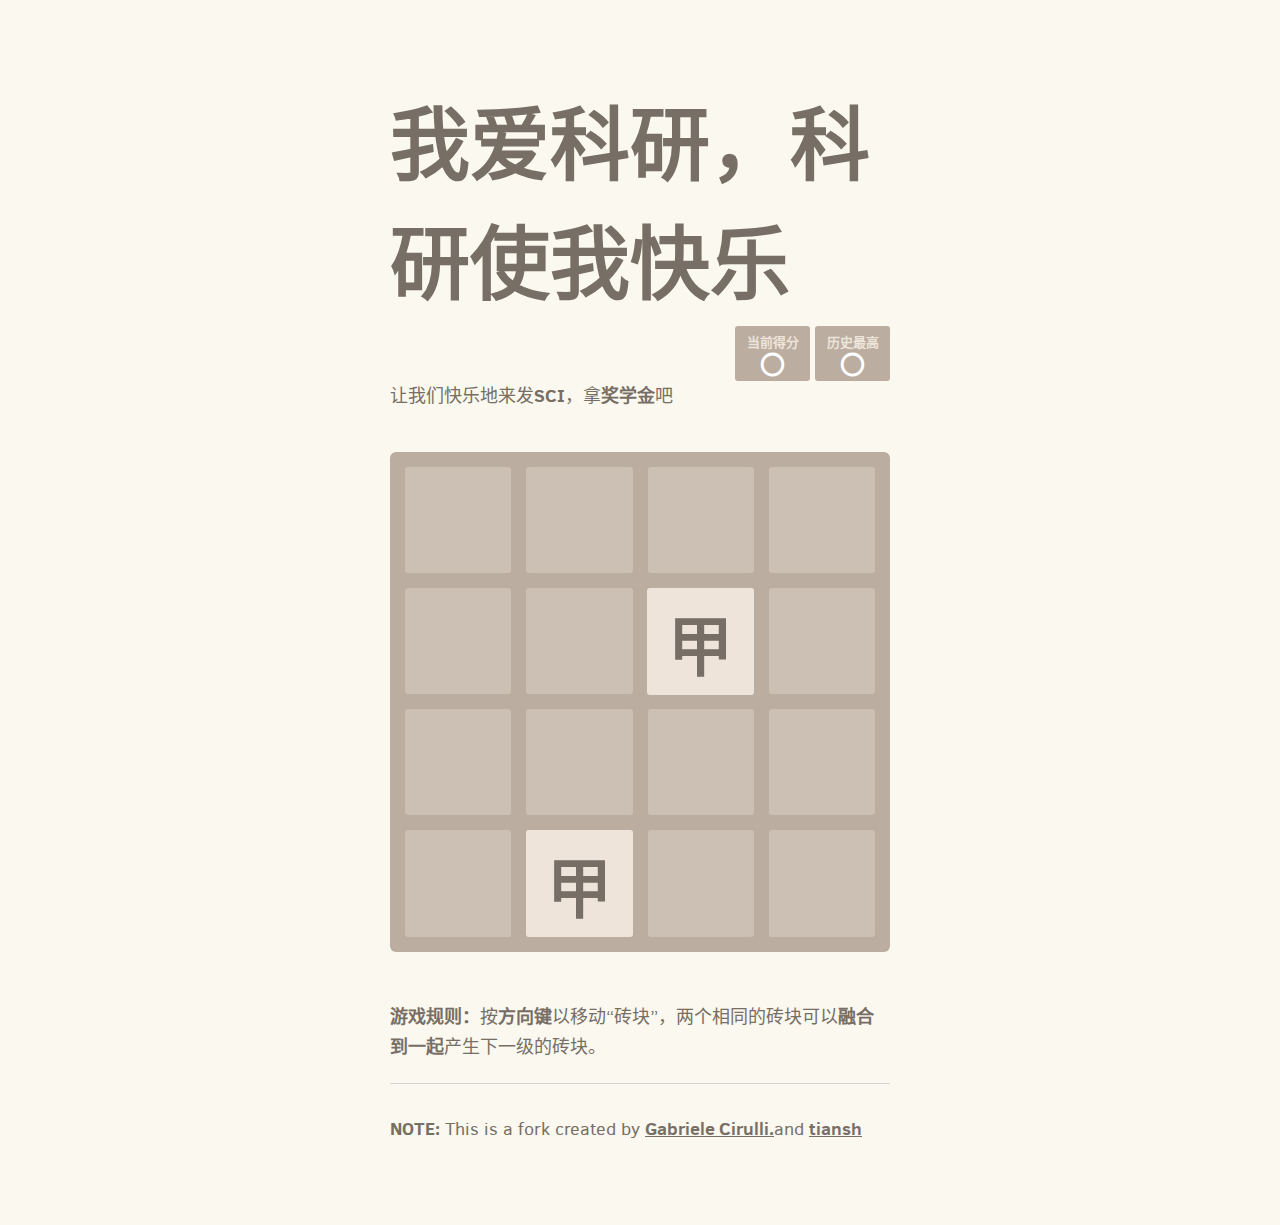
==== zhong/index.html @ 1595883a "Update index.html" ====
<!DOCTYPE html>
<html lang="zh-cn">
<head>
  <meta charset="utf-8">
  <title>我爱科研，科研使我快乐</title>

  <link href="style/main.css" rel="stylesheet" type="text/css">
  <link rel="shortcut icon" href="favicon.ico">
  <link rel="apple-touch-icon" href="meta/apple-touch-icon.png">
  <meta name="apple-mobile-web-app-capable" content="yes">

  <meta name="HandheldFriendly" content="True">
  <meta name="MobileOptimized" content="320">
  <meta name="viewport" content="width=device-width, target-densitydpi=160dpi, initial-scale=1.0, maximum-scale=1, user-scalable=no, minimal-ui">
</head>
<body>
  <div class="container">
    <div class="heading">
      <h1 class="title">我爱科研，科研使我快乐</h1>
      <div class="scores-container">
        <div class="score-container">0</div>
        <div class="best-container">0</div>
      </div>
    </div>
    <p class="game-intro">让我们快乐地来发<strong>SCI</strong>，拿<strong>奖学金</strong>吧</p>

    <div class="game-container">
      <div class="game-message">
        <p></p>
        <div class="lower">
	        <a class="keep-playing-button">继续游戏</a>
          <a class="retry-button">再来一局</a>
        </div>
      </div>

      <div class="grid-container">
        <div class="grid-row">
          <div class="grid-cell"></div>
          <div class="grid-cell"></div>
          <div class="grid-cell"></div>
          <div class="grid-cell"></div>
        </div>
        <div class="grid-row">
          <div class="grid-cell"></div>
          <div class="grid-cell"></div>
          <div class="grid-cell"></div>
          <div class="grid-cell"></div>
        </div>
        <div class="grid-row">
          <div class="grid-cell"></div>
          <div class="grid-cell"></div>
          <div class="grid-cell"></div>
          <div class="grid-cell"></div>
        </div>
        <div class="grid-row">
          <div class="grid-cell"></div>
          <div class="grid-cell"></div>
          <div class="grid-cell"></div>
          <div class="grid-cell"></div>
        </div>
      </div>

      <div class="tile-container">

      </div>
    </div>

    <p class="game-explanation">
      <strong class="important">游戏规则：</strong>按<strong>方向键</strong>以移动“砖块”，两个相同的砖块可以<strong>融合到一起</strong>产生下一级的砖块。<br />
    </p>
    <hr>
    <p>
    <strong class="important">Note:</strong> This is a fork created by <a href="http://gabrielecirulli.com" target="_blank">Gabriele Cirulli.</a>and <a href="http://tiansh.github.io" target="_blank">tiansh</a>
    </p>
  </div>

  <script src="js/i18n.js"></script>
  <script src="js/animframe_polyfill.js"></script>
  <script src="js/keyboard_input_manager.js"></script>
  <script src="js/html_actuator.js"></script>
  <script src="js/grid.js"></script>
  <script src="js/tile.js"></script>
  <script src="js/local_score_manager.js"></script>
  <script src="js/game_manager.js"></script>
  <script src="js/application.js"></script>
</body>
</html>
---- zhong/style/main.css ----
@import url("fonts/clear-sans.css");
html, body {
  margin: 0;
  padding: 0;
  background: #faf8ef;
  color: #776E65;
  font-family: "Clear Sans", "Helvetica Neue", Arial, "Heiti SC", "黑体-简", "MS Yahei", "微软雅黑", "STXihei", "华文细黑", "WenQuanYi ZenHei", "文泉驿正黑体", sans-serif;
  font-size: 18px; }

body {
  margin: 80px 0; }

.heading:after {
  content: "";
  display: block;
  clear: both; }

h1.title {
  font-size: 80px;
  font-weight: bold;
  margin: 0;
  display: block;
  float: left; }

@-webkit-keyframes move-up {
  0% {
    top: 25px;
    opacity: 1; }

  100% {
    top: -50px;
    opacity: 0; } }

@-moz-keyframes move-up {
  0% {
    top: 25px;
    opacity: 1; }

  100% {
    top: -50px;
    opacity: 0; } }

@keyframes move-up {
  0% {
    top: 25px;
    opacity: 1; }

  100% {
    top: -50px;
    opacity: 0; } }

.scores-container {
  float: right;
  text-align: right; }

.score-container, .best-container {
  position: relative;
  display: inline-block;
  background: #bbada0;
  padding: 15px 25px;
  font-size: 25px;
  height: 25px;
  line-height: 47px;
  font-weight: bold;
  border-radius: 3px;
  color: white;
  margin-top: 8px;
  text-align: center; }
  .score-container:after, .best-container:after {
    position: absolute;
    width: 100%;
    top: 10px;
    left: 0;
    text-transform: uppercase;
    font-size: 13px;
    line-height: 13px;
    text-align: center;
    color: #eee4da; }
  .score-container .score-addition, .best-container .score-addition {
    position: absolute;
    right: 30px;
    color: red;
    font-size: 25px;
    line-height: 25px;
    font-weight: bold;
    color: rgba(119, 110, 101, 0.9);
    z-index: 100;
    -webkit-animation: move-up 600ms ease-in;
    -moz-animation: move-up 600ms ease-in;
    animation: move-up 600ms ease-in;
    -webkit-animation-fill-mode: both;
    -moz-animation-fill-mode: both;
    animation-fill-mode: both; }

.score-container:after {
  content: "当前得分"; }

.best-container:after {
  content: "历史最高"; }

p {
  margin-top: 0;
  margin-bottom: 10px;
  line-height: 1.65; }

a {
  color: #776E65;
  font-weight: bold;
  text-decoration: underline;
  cursor: pointer; }

strong.important {
  text-transform: uppercase; }

hr {
  border: none;
  border-bottom: 1px solid #d8d4d0;
  margin-top: 20px;
  margin-bottom: 30px; }

.container {
  width: 500px;
  margin: 0 auto; }

@-webkit-keyframes fade-in {
  0% {
    opacity: 0; }

  100% {
    opacity: 1; } }

@-moz-keyframes fade-in {
  0% {
    opacity: 0; }

  100% {
    opacity: 1; } }

@keyframes fade-in {
  0% {
    opacity: 0; }

  100% {
    opacity: 1; } }

.game-container {
  margin-top: 40px;
  position: relative;
  padding: 15px;
  cursor: default;
  -webkit-touch-callout: none;
  -webkit-user-select: none;
  -moz-user-select: none;
  background: #bbada0;
  border-radius: 6px;
  width: 500px;
  height: 500px;
  -webkit-box-sizing: border-box;
  -moz-box-sizing: border-box;
  box-sizing: border-box; }
  .game-container .game-message {
    display: none;
    position: absolute;
    top: 0;
    right: 0;
    bottom: 0;
    left: 0;
    background: rgba(238, 228, 218, 0.5);
    z-index: 100;
    text-align: center;
    -webkit-animation: fade-in 800ms ease 1200ms;
    -moz-animation: fade-in 800ms ease 1200ms;
    animation: fade-in 800ms ease 1200ms;
    -webkit-animation-fill-mode: both;
    -moz-animation-fill-mode: both;
    animation-fill-mode: both; }
    .game-container .game-message p {
      font-size: 60px;
      font-weight: bold;
      height: 60px;
      line-height: 60px;
      margin-top: 222px; }
    .game-container .game-message .lower {
      display: block;
      margin-top: 59px; }
    .game-container .game-message a {
      display: inline-block;
      background: #8f7966;
      border-radius: 3px;
      padding: 0 20px;
      text-decoration: none;
      color: #f9f6f2;
      height: 40px;
      line-height: 42px;
      margin-left: 9px; }
      .game-container .game-message a.keep-playing-button {
        display: none; }
    .game-container .game-message.game-won {
      background: rgba(237, 194, 46, 0.5);
      color: #f9f6f2; }
      .game-container .game-message.game-won a.keep-playing-button {
        display: inline-block; }
    .game-container .game-message.game-won, .game-container .game-message.game-over {
      display: block; }

.grid-container {
  position: absolute;
  z-index: 1; }

.grid-row {
  margin-bottom: 15px; }
  .grid-row:last-child {
    margin-bottom: 0; }
  .grid-row:after {
    content: "";
    display: block;
    clear: both; }

.grid-cell {
  width: 106.25px;
  height: 106.25px;
  margin-right: 15px;
  float: left;
  border-radius: 3px;
  background: rgba(238, 228, 218, 0.35); }
  .grid-cell:last-child {
    margin-right: 0; }

.tile-container {
  position: absolute;
  z-index: 2; }

.tile, .tile .tile-inner {
  width: 107px;
  height: 107px;
  line-height: 116.25px; }
.tile.tile-position-1-1 {
  -webkit-transform: translate(0px, 0px);
  -moz-transform: translate(0px, 0px);
  transform: translate(0px, 0px); }
.tile.tile-position-1-2 {
  -webkit-transform: translate(0px, 121px);
  -moz-transform: translate(0px, 121px);
  transform: translate(0px, 121px); }
.tile.tile-position-1-3 {
  -webkit-transform: translate(0px, 242px);
  -moz-transform: translate(0px, 242px);
  transform: translate(0px, 242px); }
.tile.tile-position-1-4 {
  -webkit-transform: translate(0px, 363px);
  -moz-transform: translate(0px, 363px);
  transform: translate(0px, 363px); }
.tile.tile-position-2-1 {
  -webkit-transform: translate(121px, 0px);
  -moz-transform: translate(121px, 0px);
  transform: translate(121px, 0px); }
.tile.tile-position-2-2 {
  -webkit-transform: translate(121px, 121px);
  -moz-transform: translate(121px, 121px);
  transform: translate(121px, 121px); }
.tile.tile-position-2-3 {
  -webkit-transform: translate(121px, 242px);
  -moz-transform: translate(121px, 242px);
  transform: translate(121px, 242px); }
.tile.tile-position-2-4 {
  -webkit-transform: translate(121px, 363px);
  -moz-transform: translate(121px, 363px);
  transform: translate(121px, 363px); }
.tile.tile-position-3-1 {
  -webkit-transform: translate(242px, 0px);
  -moz-transform: translate(242px, 0px);
  transform: translate(242px, 0px); }
.tile.tile-position-3-2 {
  -webkit-transform: translate(242px, 121px);
  -moz-transform: translate(242px, 121px);
  transform: translate(242px, 121px); }
.tile.tile-position-3-3 {
  -webkit-transform: translate(242px, 242px);
  -moz-transform: translate(242px, 242px);
  transform: translate(242px, 242px); }
.tile.tile-position-3-4 {
  -webkit-transform: translate(242px, 363px);
  -moz-transform: translate(242px, 363px);
  transform: translate(242px, 363px); }
.tile.tile-position-4-1 {
  -webkit-transform: translate(363px, 0px);
  -moz-transform: translate(363px, 0px);
  transform: translate(363px, 0px); }
.tile.tile-position-4-2 {
  -webkit-transform: translate(363px, 121px);
  -moz-transform: translate(363px, 121px);
  transform: translate(363px, 121px); }
.tile.tile-position-4-3 {
  -webkit-transform: translate(363px, 242px);
  -moz-transform: translate(363px, 242px);
  transform: translate(363px, 242px); }
.tile.tile-position-4-4 {
  -webkit-transform: translate(363px, 363px);
  -moz-transform: translate(363px, 363px);
  transform: translate(363px, 363px); }

.tile {
  position: absolute;
  -webkit-transition: 100ms ease-in-out;
  -moz-transition: 100ms ease-in-out;
  transition: 100ms ease-in-out;
  -webkit-transition-property: -webkit-transform;
  -moz-transition-property: -moz-transform;
  transition-property: transform; }
  .tile .tile-inner {
    border-radius: 3px;
    background: #eee4da;
    text-align: center;
    font-weight: bold;
    z-index: 10;
    font-size: 55px ; }
  .tile.tile-2 .tile-inner {
    background: #eee4da;
    box-shadow: 0 0 30px 10px rgba(243, 213, 116, 0), inset 0 0 0 1px rgba(255, 255, 255, 0);
	 font-size: 65px; }
    @media screen and (max-width: 520px) {
      .tile.tile-2 .tile-inner {
        font-size: 35px; } } 
  .tile.tile-4 .tile-inner {
    background: #ede0c8;
    box-shadow: 0 0 30px 10px rgba(243, 213, 116, 0), inset 0 0 0 1px rgba(255, 255, 255, 0);
      font-size: 45px; }
    @media screen and (max-width: 520px) {
      .tile.tile-4 .tile-inner {
        font-size: 25px; } } 
  .tile.tile-8 .tile-inner {
    color: #f9f6f2;
    background: #f2b179;
    box-shadow: 0 0 30px 10px rgba(243, 213, 116, 0), inset 0 0 0 1px rgba(255, 255, 255, 0);
      font-size: 25px; }
    @media screen and (max-width: 520px) {
      .tile.tile-8 .tile-inner {
        font-size: 15px; } } 
  .tile.tile-16 .tile-inner {
    color: #f9f6f2;
    background: #f59563;
    box-shadow: 0 0 30px 10px rgba(243, 213, 116, 0), inset 0 0 0 1px rgba(255, 255, 255, 0);
     font-size: 45px; }
    @media screen and (max-width: 520px) {
      .tile.tile-16 .tile-inner {
        font-size: 25px; } } 
  .tile.tile-32 .tile-inner {
    color: #f9f6f2;
    background: #f67c5f;
    box-shadow: 0 0 30px 10px rgba(243, 213, 116, 0.0793651), inset 0 0 0 1px rgba(255, 255, 255, 0.047619);
          font-size: 25px; }
    @media screen and (max-width: 520px) {
      .tile.tile-32 .tile-inner {
        font-size: 15px; } } 
  .tile.tile-64 .tile-inner {
    color: #f9f6f2;
    background: #f65e3b;
    box-shadow: 0 0 30px 10px rgba(243, 213, 116, 0.15873), inset 0 0 0 1px rgba(255, 255, 255, 0.0952381);
         font-size: 25px; }
    @media screen and (max-width: 520px) {
      .tile.tile-64 .tile-inner {
        font-size: 15px; } } 
  .tile.tile-128 .tile-inner {
    color: #f9f6f2;
    background: #edcf72;
    box-shadow: 0 0 30px 10px rgba(243, 213, 116, 0.238095), inset 0 0 0 1px rgba(255, 255, 255, 0.142857);
          font-size: 45px; }
    @media screen and (max-width: 520px) {
      .tile.tile-128 .tile-inner {
        font-size: 25px; } } 
  .tile.tile-256 .tile-inner {
    color: #f9f6f2;
    background: #edcc61;
    box-shadow: 0 0 30px 10px rgba(243, 213, 116, 0.31746), inset 0 0 0 1px rgba(255, 255, 255, 0.190476);
      font-size: 45px; }
    @media screen and (max-width: 520px) {
      .tile.tile-256 .tile-inner {
        font-size: 25px; } } 
  .tile.tile-512 .tile-inner {
    color: #f9f6f2;
    background: #edc850;
    box-shadow: 0 0 30px 10px rgba(243, 213, 116, 0.396825), inset 0 0 0 1px rgba(255, 255, 255, 0.238095);
         font-size: 45px; }
    @media screen and (max-width: 520px) {
      .tile.tile-512 .tile-inner {
        font-size: 25px; } } 
  .tile.tile-1024 .tile-inner {
    color: #f9f6f2;
    background: #edc53f;
    box-shadow: 0 0 30px 10px rgba(243, 213, 116, 0.47619), inset 0 0 0 1px rgba(255, 255, 255, 0.285714);
          font-size: 25px; }
    @media screen and (max-width: 520px) {
      .tile.tile-1024 .tile-inner {
        font-size: 15px; } } 
  .tile.tile-2048 .tile-inner {
    color: #f9f6f2;
    background: #edc22e;
    box-shadow: 0 0 30px 10px rgba(243, 213, 116, 0.555556), inset 0 0 0 1px rgba(255, 255, 255, 0.333333);
     font-size: 20px; }
    @media screen and (max-width: 520px) {
      .tile.tile-2048 .tile-inner {
        font-size: 10px; } }
  .tile.tile-super .tile-inner {
    color: #f9f6f2;
    background: #3c3a32;
    font-size: 25px; }
    @media screen and (max-width: 520px) {
      .tile.tile-super .tile-inner {
        font-size: 15px; } }

@-webkit-keyframes appear {
  0% {
    opacity: 0;
    -webkit-transform: scale(0);
    -moz-transform: scale(0);
    transform: scale(0); }

  100% {
    opacity: 1;
    -webkit-transform: scale(1);
    -moz-transform: scale(1);
    transform: scale(1); } }

@-moz-keyframes appear {
  0% {
    opacity: 0;
    -webkit-transform: scale(0);
    -moz-transform: scale(0);
    transform: scale(0); }

  100% {
    opacity: 1;
    -webkit-transform: scale(1);
    -moz-transform: scale(1);
    transform: scale(1); } }

@keyframes appear {
  0% {
    opacity: 0;
    -webkit-transform: scale(0);
    -moz-transform: scale(0);
    transform: scale(0); }

  100% {
    opacity: 1;
    -webkit-transform: scale(1);
    -moz-transform: scale(1);
    transform: scale(1); } }

.tile-new .tile-inner {
  -webkit-animation: appear 200ms ease 100ms;
  -moz-animation: appear 200ms ease 100ms;
  animation: appear 200ms ease 100ms;
  -webkit-animation-fill-mode: backwards;
  -moz-animation-fill-mode: backwards;
  animation-fill-mode: backwards; }

@-webkit-keyframes pop {
  0% {
    -webkit-transform: scale(0);
    -moz-transform: scale(0);
    transform: scale(0); }

  50% {
    -webkit-transform: scale(1.2);
    -moz-transform: scale(1.2);
    transform: scale(1.2); }

  100% {
    -webkit-transform: scale(1);
    -moz-transform: scale(1);
    transform: scale(1); } }

@-moz-keyframes pop {
  0% {
    -webkit-transform: scale(0);
    -moz-transform: scale(0);
    transform: scale(0); }

  50% {
    -webkit-transform: scale(1.2);
    -moz-transform: scale(1.2);
    transform: scale(1.2); }

  100% {
    -webkit-transform: scale(1);
    -moz-transform: scale(1);
    transform: scale(1); } }

@keyframes pop {
  0% {
    -webkit-transform: scale(0);
    -moz-transform: scale(0);
    transform: scale(0); }

  50% {
    -webkit-transform: scale(1.2);
    -moz-transform: scale(1.2);
    transform: scale(1.2); }

  100% {
    -webkit-transform: scale(1);
    -moz-transform: scale(1);
    transform: scale(1); } }

.tile-merged .tile-inner {
  z-index: 20;
  -webkit-animation: pop 200ms ease 100ms;
  -moz-animation: pop 200ms ease 100ms;
  animation: pop 200ms ease 100ms;
  -webkit-animation-fill-mode: backwards;
  -moz-animation-fill-mode: backwards;
  animation-fill-mode: backwards; }

.game-intro {
  margin-bottom: 0; }

.game-explanation {
  margin-top: 50px; }

@media screen and (max-width: 520px) {
  html, body {
    font-size: 15px; }
  body {
    margin: 20px 0;
    padding: 0 20px; }
  h1.title {
    font-size: 27px;
    margin-top: 15px; }
  .container {
    width: 280px;
    margin: 0 auto; }
  .score-container, .best-container {
    margin-top: 0;
    padding: 15px 10px;
    min-width: 40px; }
  .heading {
    margin-bottom: 10px; }
  .game-container {
    margin-top: 40px;
    position: relative;
    padding: 10px;
    cursor: default;
    -webkit-touch-callout: none;
    -webkit-user-select: none;
    -moz-user-select: none;
    background: #bbada0;
    border-radius: 6px;
    width: 280px;
    height: 280px;
    -webkit-box-sizing: border-box;
    -moz-box-sizing: border-box;
    box-sizing: border-box; }
    .game-container .game-message {
      display: none;
      position: absolute;
      top: 0;
      right: 0;
      bottom: 0;
      left: 0;
      background: rgba(238, 228, 218, 0.5);
      z-index: 100;
      text-align: center;
      -webkit-animation: fade-in 800ms ease 1200ms;
      -moz-animation: fade-in 800ms ease 1200ms;
      animation: fade-in 800ms ease 1200ms;
      -webkit-animation-fill-mode: both;
      -moz-animation-fill-mode: both;
      animation-fill-mode: both; }
      .game-container .game-message p {
        font-size: 60px;
        font-weight: bold;
        height: 60px;
        line-height: 60px;
        margin-top: 222px; }
      .game-container .game-message .lower {
        display: block;
        margin-top: 59px; }
      .game-container .game-message a {
        display: inline-block;
        background: #8f7966;
        border-radius: 3px;
        padding: 0 20px;
        text-decoration: none;
        color: #f9f6f2;
        height: 40px;
        line-height: 42px;
        margin-left: 9px; }
        .game-container .game-message a.keep-playing-button {
          display: none; }
      .game-container .game-message.game-won {
        background: rgba(237, 194, 46, 0.5);
        color: #f9f6f2; }
        .game-container .game-message.game-won a.keep-playing-button {
          display: inline-block; }
      .game-container .game-message.game-won, .game-container .game-message.game-over {
        display: block; }
  .grid-container {
    position: absolute;
    z-index: 1; }
  .grid-row {
    margin-bottom: 10px; }
    .grid-row:last-child {
      margin-bottom: 0; }
    .grid-row:after {
      content: "";
      display: block;
      clear: both; }
  .grid-cell {
    width: 57.5px;
    height: 57.5px;
    margin-right: 10px;
    float: left;
    border-radius: 3px;
    background: rgba(238, 228, 218, 0.35); }
    .grid-cell:last-child {
      margin-right: 0; }
  .tile-container {
    position: absolute;
    z-index: 2; }
  .tile, .tile .tile-inner {
    width: 58px;
    height: 58px;
    line-height: 67.5px; }
  .tile.tile-position-1-1 {
    -webkit-transform: translate(0px, 0px);
    -moz-transform: translate(0px, 0px);
    transform: translate(0px, 0px); }
  .tile.tile-position-1-2 {
    -webkit-transform: translate(0px, 67px);
    -moz-transform: translate(0px, 67px);
    transform: translate(0px, 67px); }
  .tile.tile-position-1-3 {
    -webkit-transform: translate(0px, 135px);
    -moz-transform: translate(0px, 135px);
    transform: translate(0px, 135px); }
  .tile.tile-position-1-4 {
    -webkit-transform: translate(0px, 202px);
    -moz-transform: translate(0px, 202px);
    transform: translate(0px, 202px); }
  .tile.tile-position-2-1 {
    -webkit-transform: translate(67px, 0px);
    -moz-transform: translate(67px, 0px);
    transform: translate(67px, 0px); }
  .tile.tile-position-2-2 {
    -webkit-transform: translate(67px, 67px);
    -moz-transform: translate(67px, 67px);
    transform: translate(67px, 67px); }
  .tile.tile-position-2-3 {
    -webkit-transform: translate(67px, 135px);
    -moz-transform: translate(67px, 135px);
    transform: translate(67px, 135px); }
  .tile.tile-position-2-4 {
    -webkit-transform: translate(67px, 202px);
    -moz-transform: translate(67px, 202px);
    transform: translate(67px, 202px); }
  .tile.tile-position-3-1 {
    -webkit-transform: translate(135px, 0px);
    -moz-transform: translate(135px, 0px);
    transform: translate(135px, 0px); }
  .tile.tile-position-3-2 {
    -webkit-transform: translate(135px, 67px);
    -moz-transform: translate(135px, 67px);
    transform: translate(135px, 67px); }
  .tile.tile-position-3-3 {
    -webkit-transform: translate(135px, 135px);
    -moz-transform: translate(135px, 135px);
    transform: translate(135px, 135px); }
  .tile.tile-position-3-4 {
    -webkit-transform: translate(135px, 202px);
    -moz-transform: translate(135px, 202px);
    transform: translate(135px, 202px); }
  .tile.tile-position-4-1 {
    -webkit-transform: translate(202px, 0px);
    -moz-transform: translate(202px, 0px);
    transform: translate(202px, 0px); }
  .tile.tile-position-4-2 {
    -webkit-transform: translate(202px, 67px);
    -moz-transform: translate(202px, 67px);
    transform: translate(202px, 67px); }
  .tile.tile-position-4-3 {
    -webkit-transform: translate(202px, 135px);
    -moz-transform: translate(202px, 135px);
    transform: translate(202px, 135px); }
  .tile.tile-position-4-4 {
    -webkit-transform: translate(202px, 202px);
    -moz-transform: translate(202px, 202px);
    transform: translate(202px, 202px); }
  .game-container {
    margin-top: 20px; }
  .tile .tile-inner {
    font-size: 35px; }
  .game-message p {
    font-size: 30px !important;
    height: 30px !important;
    line-height: 30px !important;
    margin-top: 90px !important; }
  .game-message .lower {
    margin-top: 30px !important; } }
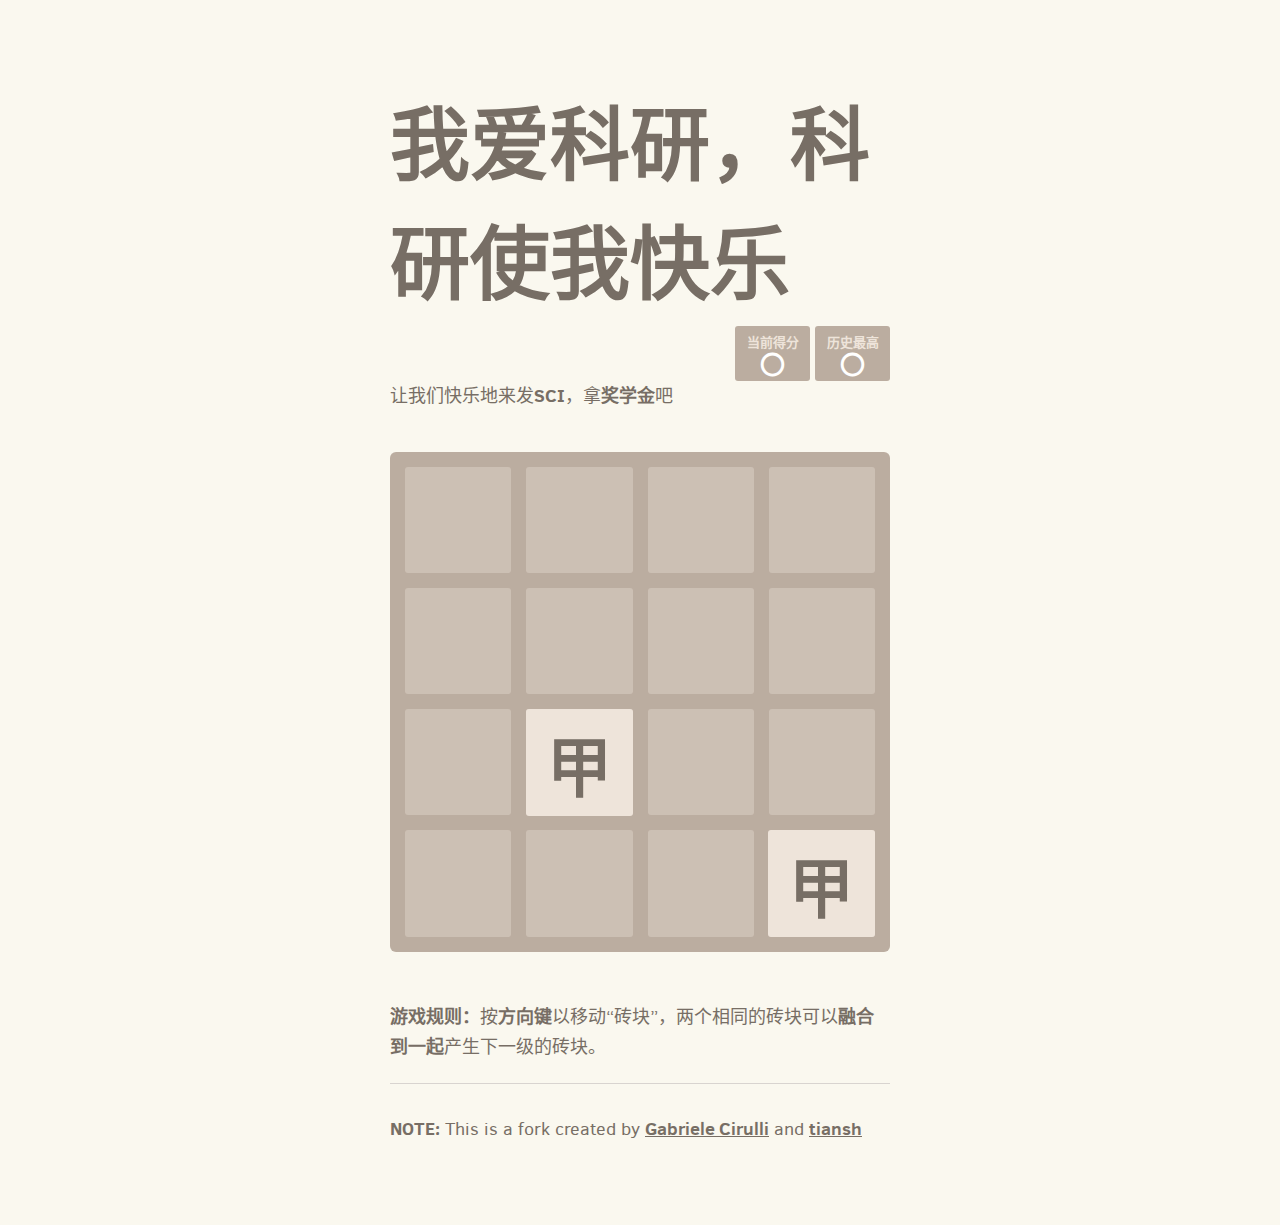
==== commit 5d57016d: "Update index.html" ====
--- a/zhong/index.html
+++ b/zhong/index.html
@@ -70,7 +70,7 @@
     </p>
     <hr>
     <p>
-    <strong class="important">Note:</strong> This is a fork created by <a href="http://gabrielecirulli.com" target="_blank">Gabriele Cirulli.</a>and <a href="http://tiansh.github.io" target="_blank">tiansh</a>
+    <strong class="important">Note:</strong> This is a fork created by <a href="http://gabrielecirulli.com" target="_blank">Gabriele Cirulli</a> and <a href="http://tiansh.github.io" target="_blank">tiansh</a>
     </p>
   </div>
 
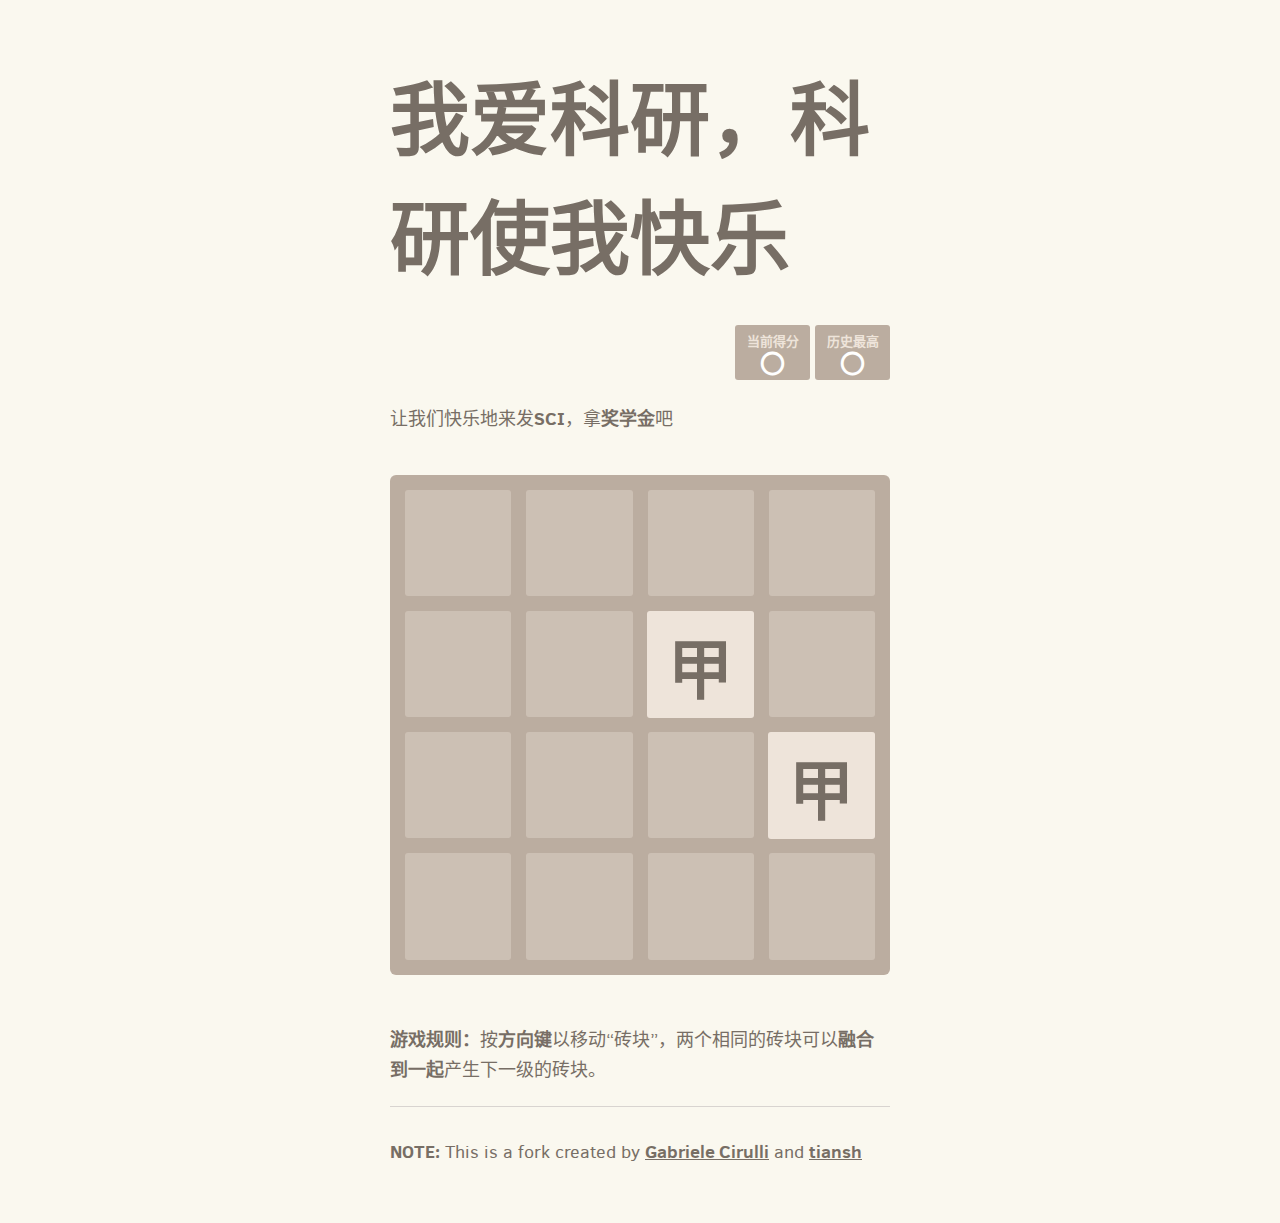
==== commit 7294e30a: "Update index.html" ====
--- a/zhong/index.html
+++ b/zhong/index.html
@@ -18,10 +18,12 @@
     <div class="heading">
       <h1 class="title">我爱科研，科研使我快乐</h1>
       <div class="scores-container">
+      <br/>
         <div class="score-container">0</div>
         <div class="best-container">0</div>
       </div>
     </div>
+    <br/>
     <p class="game-intro">让我们快乐地来发<strong>SCI</strong>，拿<strong>奖学金</strong>吧</p>
 
     <div class="game-container">
--- a/zhong/style/main.css
+++ b/zhong/style/main.css
@@ -8,7 +8,7 @@
   font-size: 18px; }
 
 body {
-  margin: 80px 0; }
+  margin: 55px 0; }
 
 .heading:after {
   content: "";
@@ -520,12 +520,12 @@
 
 @media screen and (max-width: 520px) {
   html, body {
-    font-size: 15px; }
+    font-size: 12px; }
   body {
     margin: 20px 0;
     padding: 0 20px; }
   h1.title {
-    font-size: 27px;
+    font-size: 25px;
     margin-top: 15px; }
   .container {
     width: 280px;
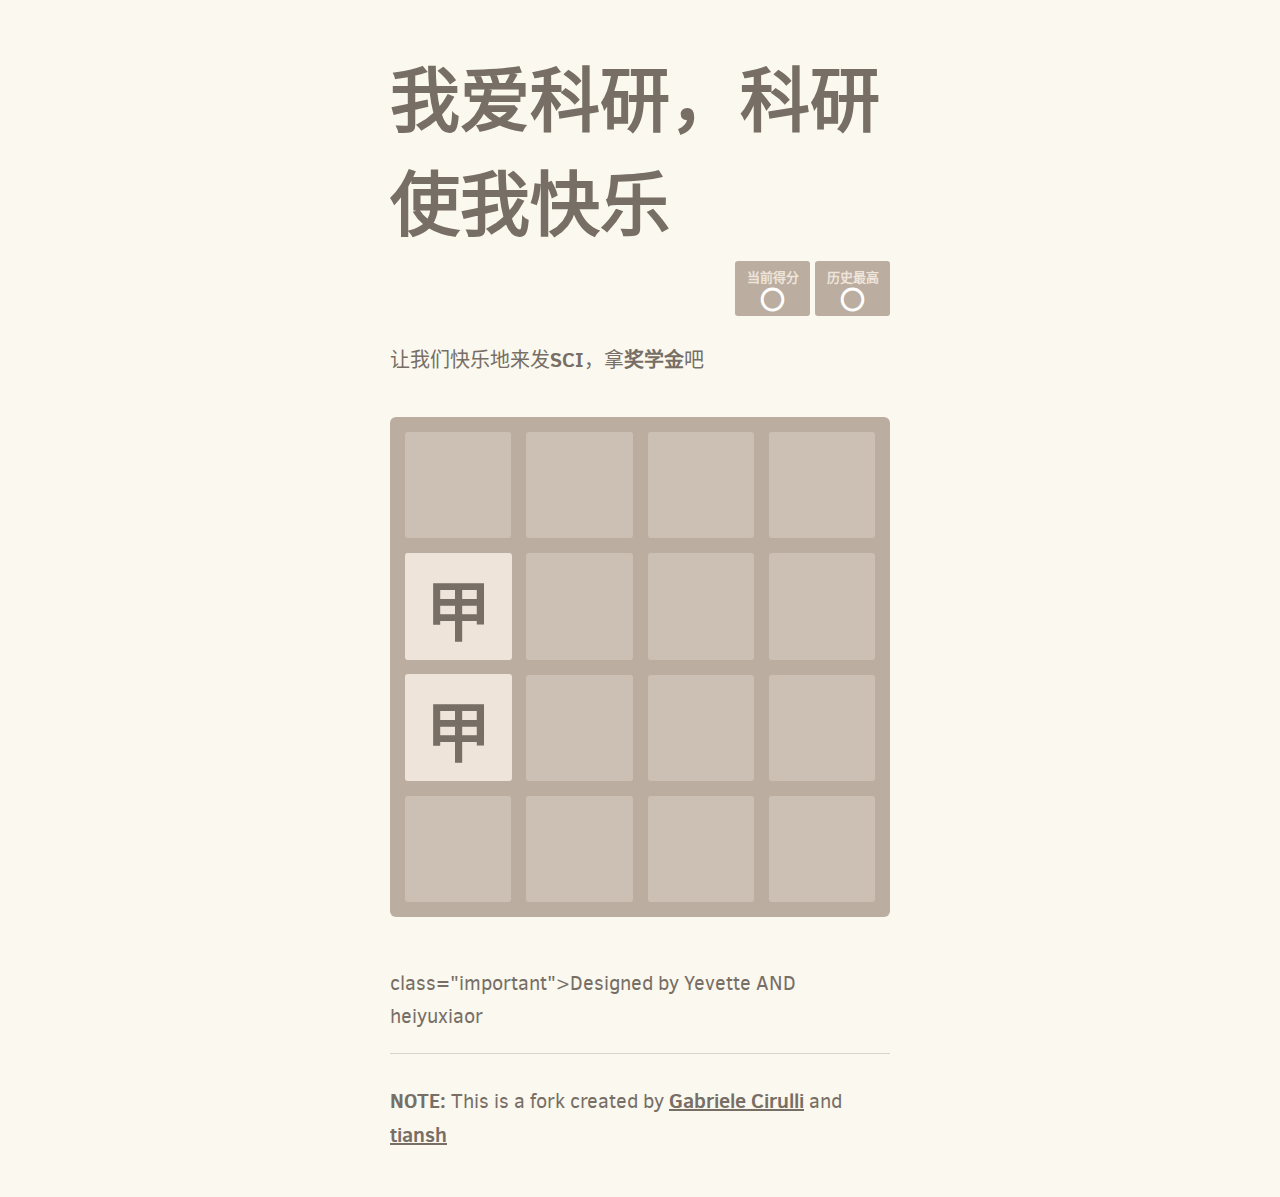
==== commit 8ed230cd: "Update index.html" ====
--- a/zhong/index.html
+++ b/zhong/index.html
@@ -18,7 +18,6 @@
     <div class="heading">
       <h1 class="title">我爱科研，科研使我快乐</h1>
       <div class="scores-container">
-      <br/>
         <div class="score-container">0</div>
         <div class="best-container">0</div>
       </div>
@@ -68,7 +67,7 @@
     </div>
 
     <p class="game-explanation">
-      <strong class="important">游戏规则：</strong>按<strong>方向键</strong>以移动“砖块”，两个相同的砖块可以<strong>融合到一起</strong>产生下一级的砖块。<br />
+      class="important">Designed by Yevette AND heiyuxiaor<br/>
     </p>
     <hr>
     <p>
--- a/zhong/style/main.css
+++ b/zhong/style/main.css
@@ -5,10 +5,10 @@
   background: #faf8ef;
   color: #776E65;
   font-family: "Clear Sans", "Helvetica Neue", Arial, "Heiti SC", "黑体-简", "MS Yahei", "微软雅黑", "STXihei", "华文细黑", "WenQuanYi ZenHei", "文泉驿正黑体", sans-serif;
-  font-size: 18px; }
+  font-size: 20px; }
 
 body {
-  margin: 55px 0; }
+  margin: 45px 0; }
 
 .heading:after {
   content: "";
@@ -16,7 +16,7 @@
   clear: both; }
 
 h1.title {
-  font-size: 80px;
+  font-size: 70px;
   font-weight: bold;
   margin: 0;
   display: block;
@@ -520,7 +520,7 @@
 
 @media screen and (max-width: 520px) {
   html, body {
-    font-size: 12px; }
+    font-size: 15px; }
   body {
     margin: 20px 0;
     padding: 0 20px; }
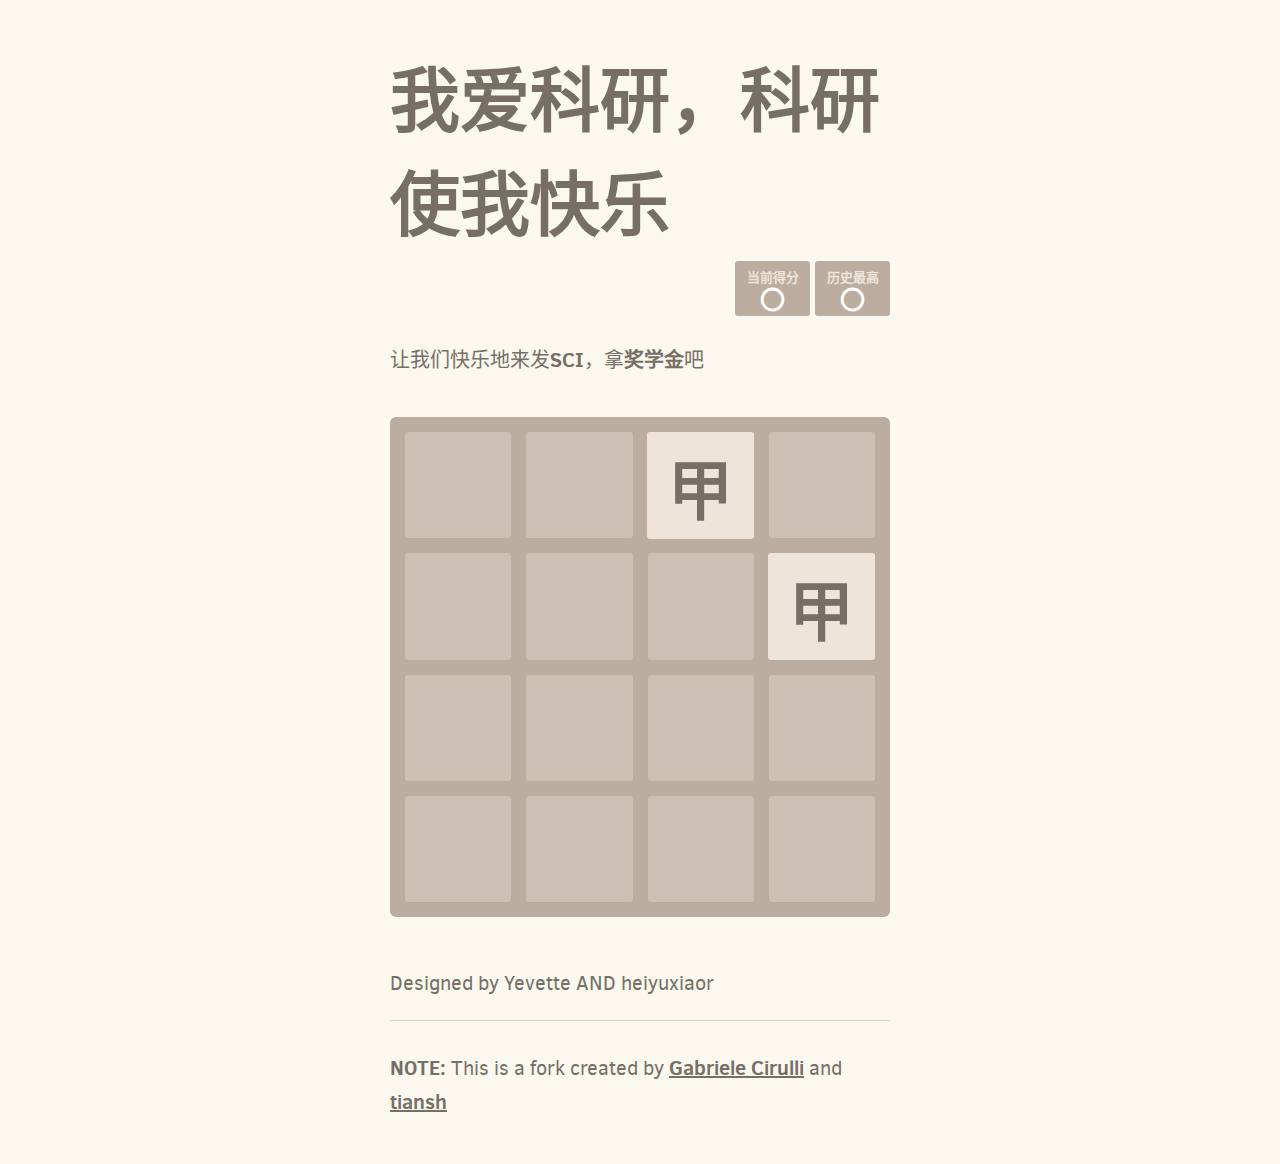
==== commit d8aee571: "Update index.html" ====
--- a/zhong/index.html
+++ b/zhong/index.html
@@ -66,9 +66,7 @@
       </div>
     </div>
 
-    <p class="game-explanation">
-      class="important">Designed by Yevette AND heiyuxiaor<br/>
-    </p>
+    <p class="game-explanation">Designed by Yevette AND heiyuxiaor<br/></p>
     <hr>
     <p>
     <strong class="important">Note:</strong> This is a fork created by <a href="http://gabrielecirulli.com" target="_blank">Gabriele Cirulli</a> and <a href="http://tiansh.github.io" target="_blank">tiansh</a>
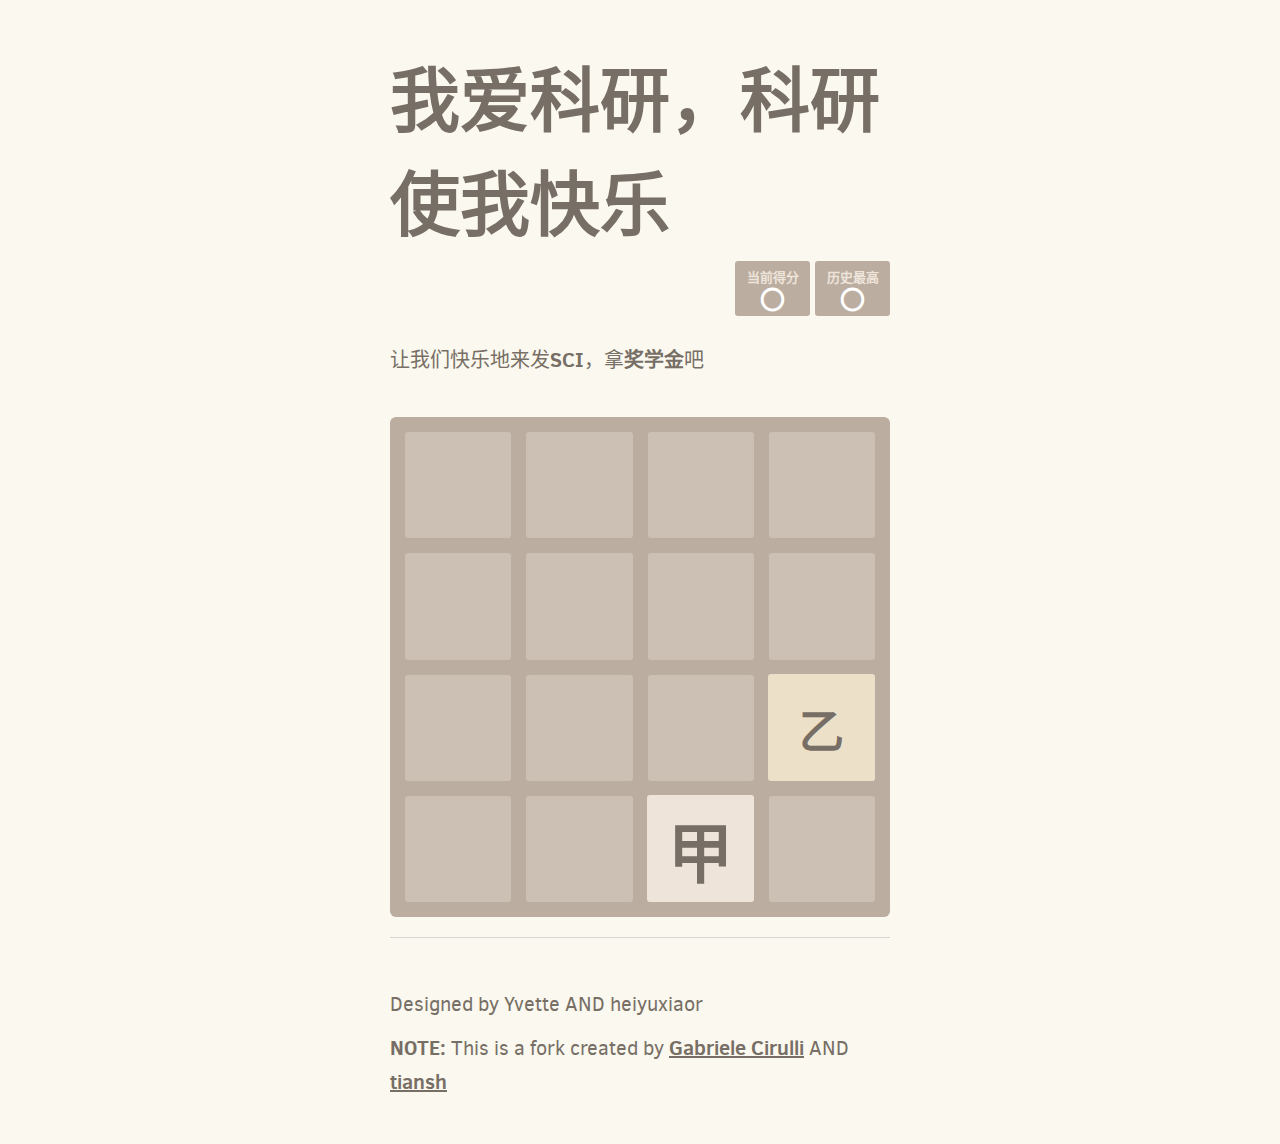
==== commit 44f9943d: "Update index.html" ====
--- a/zhong/index.html
+++ b/zhong/index.html
@@ -66,10 +66,11 @@
       </div>
     </div>
 
-    <p class="game-explanation">Designed by Yevette AND heiyuxiaor<br/></p>
     <hr>
+    <p class="game-explanation">Designed by Yvette AND heiyuxiaor<br/></p>
+
     <p>
-    <strong class="important">Note:</strong> This is a fork created by <a href="http://gabrielecirulli.com" target="_blank">Gabriele Cirulli</a> and <a href="http://tiansh.github.io" target="_blank">tiansh</a>
+    <strong class="important">Note:</strong> This is a fork created by <a href="http://gabrielecirulli.com" target="_blank">Gabriele Cirulli</a> AND <a href="http://tiansh.github.io" target="_blank">tiansh</a>
     </p>
   </div>
 
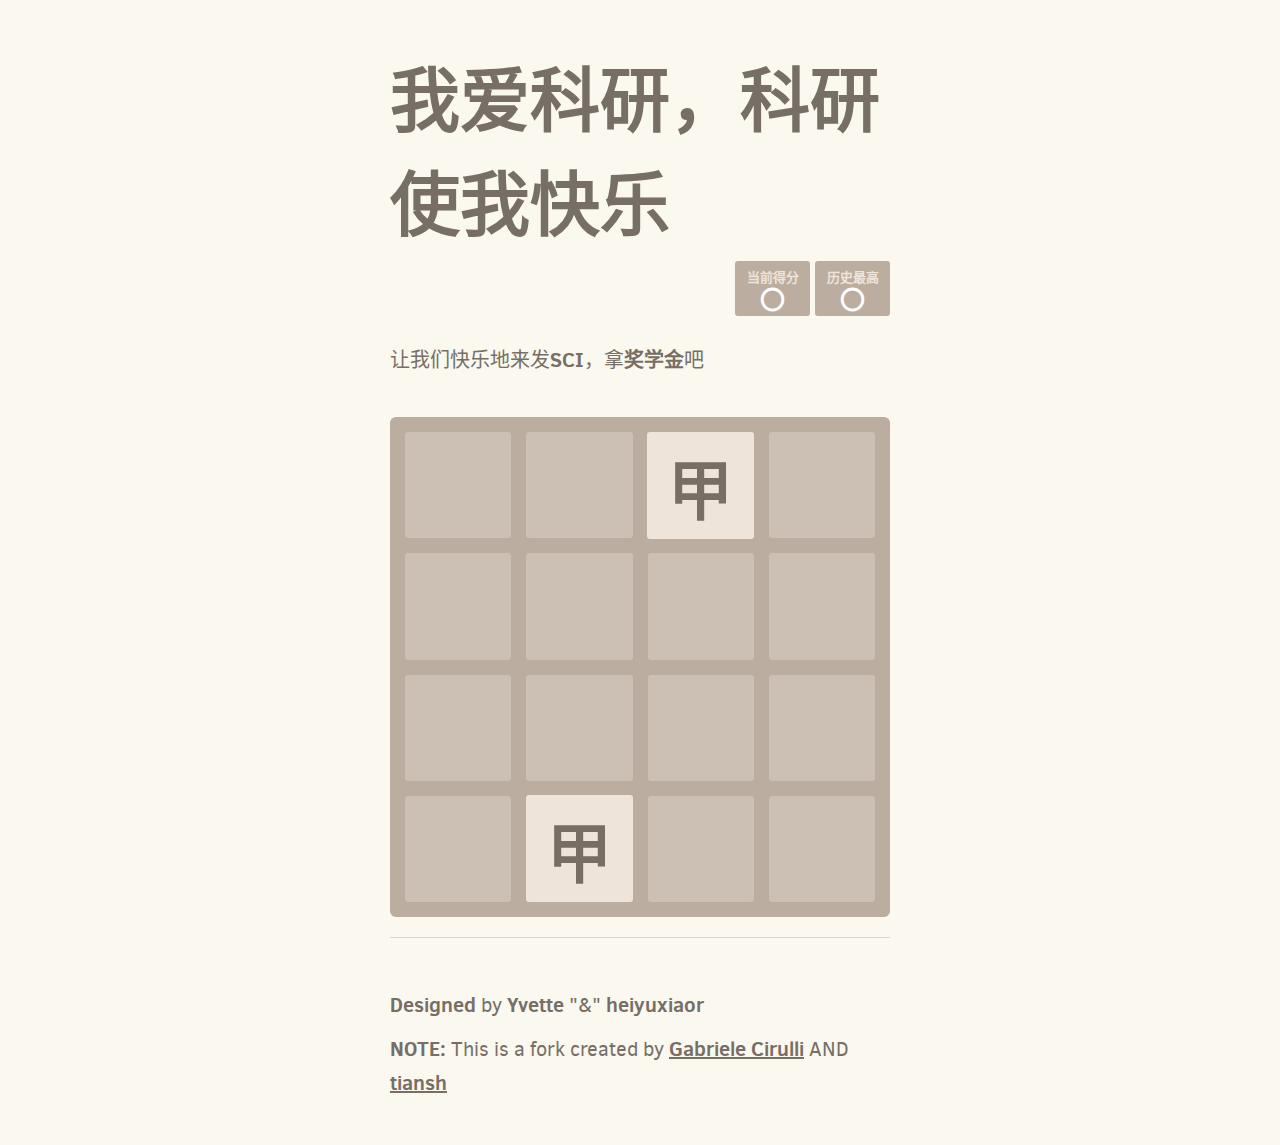
==== commit e1082206: "Update index.html" ====
--- a/zhong/index.html
+++ b/zhong/index.html
@@ -67,7 +67,7 @@
     </div>
 
     <hr>
-    <p class="game-explanation">Designed by Yvette AND heiyuxiaor<br/></p>
+    <p class="game-explanation"><strong> Designed</strong> by <strong>Yvette</strong> "&" <strong>heiyuxiaor</strong><br/></p>
 
     <p>
     <strong class="important">Note:</strong> This is a fork created by <a href="http://gabrielecirulli.com" target="_blank">Gabriele Cirulli</a> AND <a href="http://tiansh.github.io" target="_blank">tiansh</a>
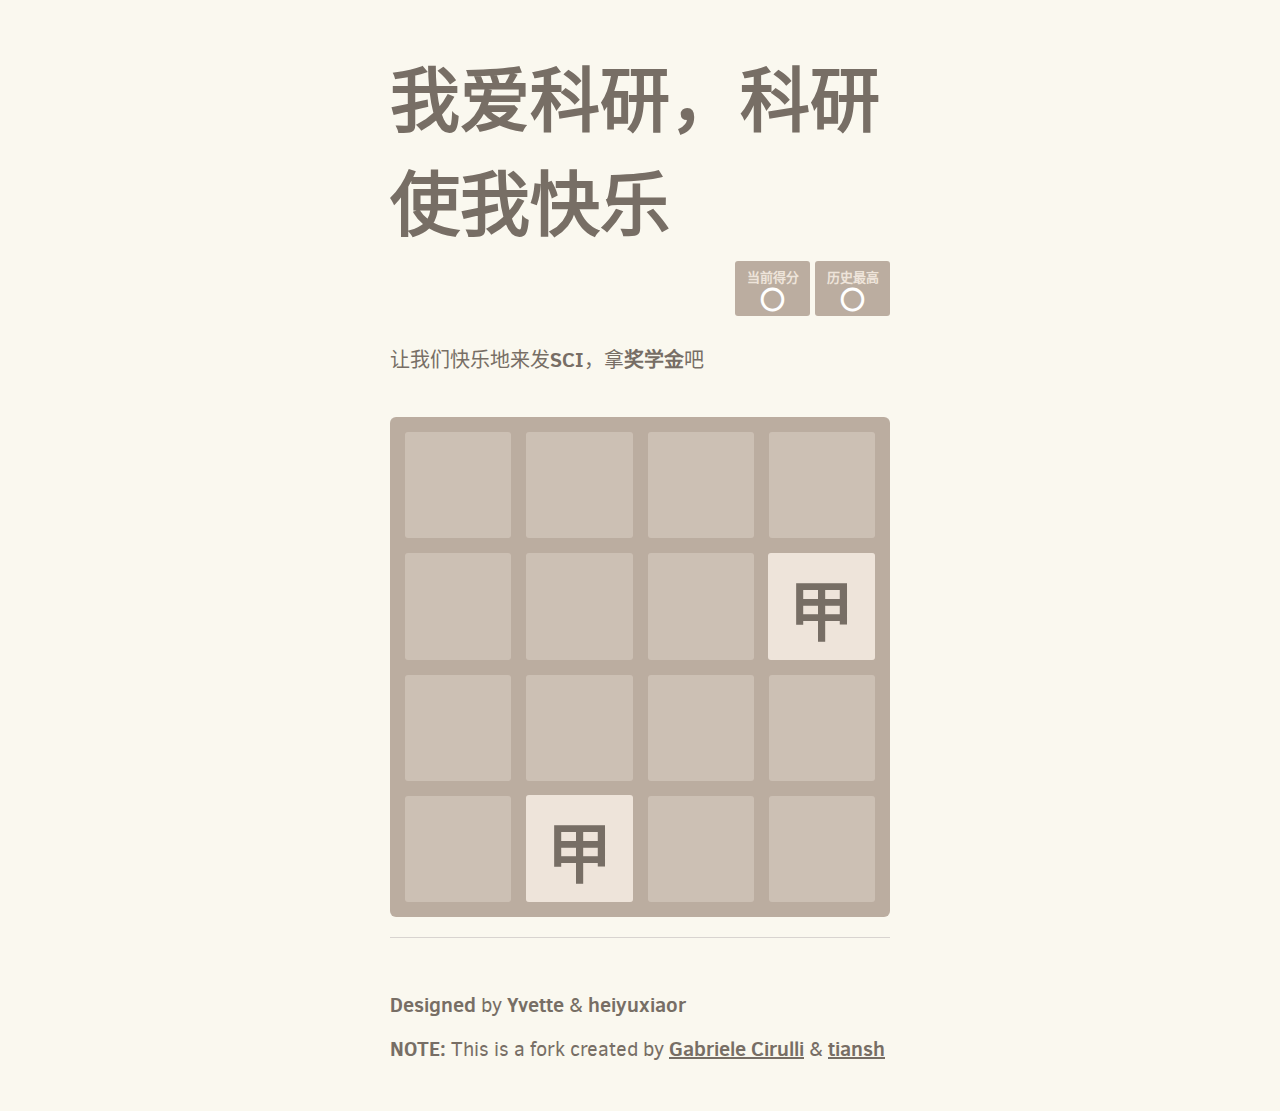
==== commit fb5a086a: "Update index.html" ====
--- a/zhong/index.html
+++ b/zhong/index.html
@@ -67,10 +67,10 @@
     </div>
 
     <hr>
-    <p class="game-explanation"><strong> Designed</strong> by <strong>Yvette</strong> "&" <strong>heiyuxiaor</strong><br/></p>
+    <p class="game-explanation"><strong> Designed</strong> by <strong>Yvette</strong> & <strong>heiyuxiaor</strong><br/></p>
 
     <p>
-    <strong class="important">Note:</strong> This is a fork created by <a href="http://gabrielecirulli.com" target="_blank">Gabriele Cirulli</a> AND <a href="http://tiansh.github.io" target="_blank">tiansh</a>
+    <strong class="important">Note:</strong> This is a fork created by <a href="http://gabrielecirulli.com" target="_blank">Gabriele Cirulli</a> & <a href="http://tiansh.github.io" target="_blank">tiansh</a>
     </p>
   </div>
 
